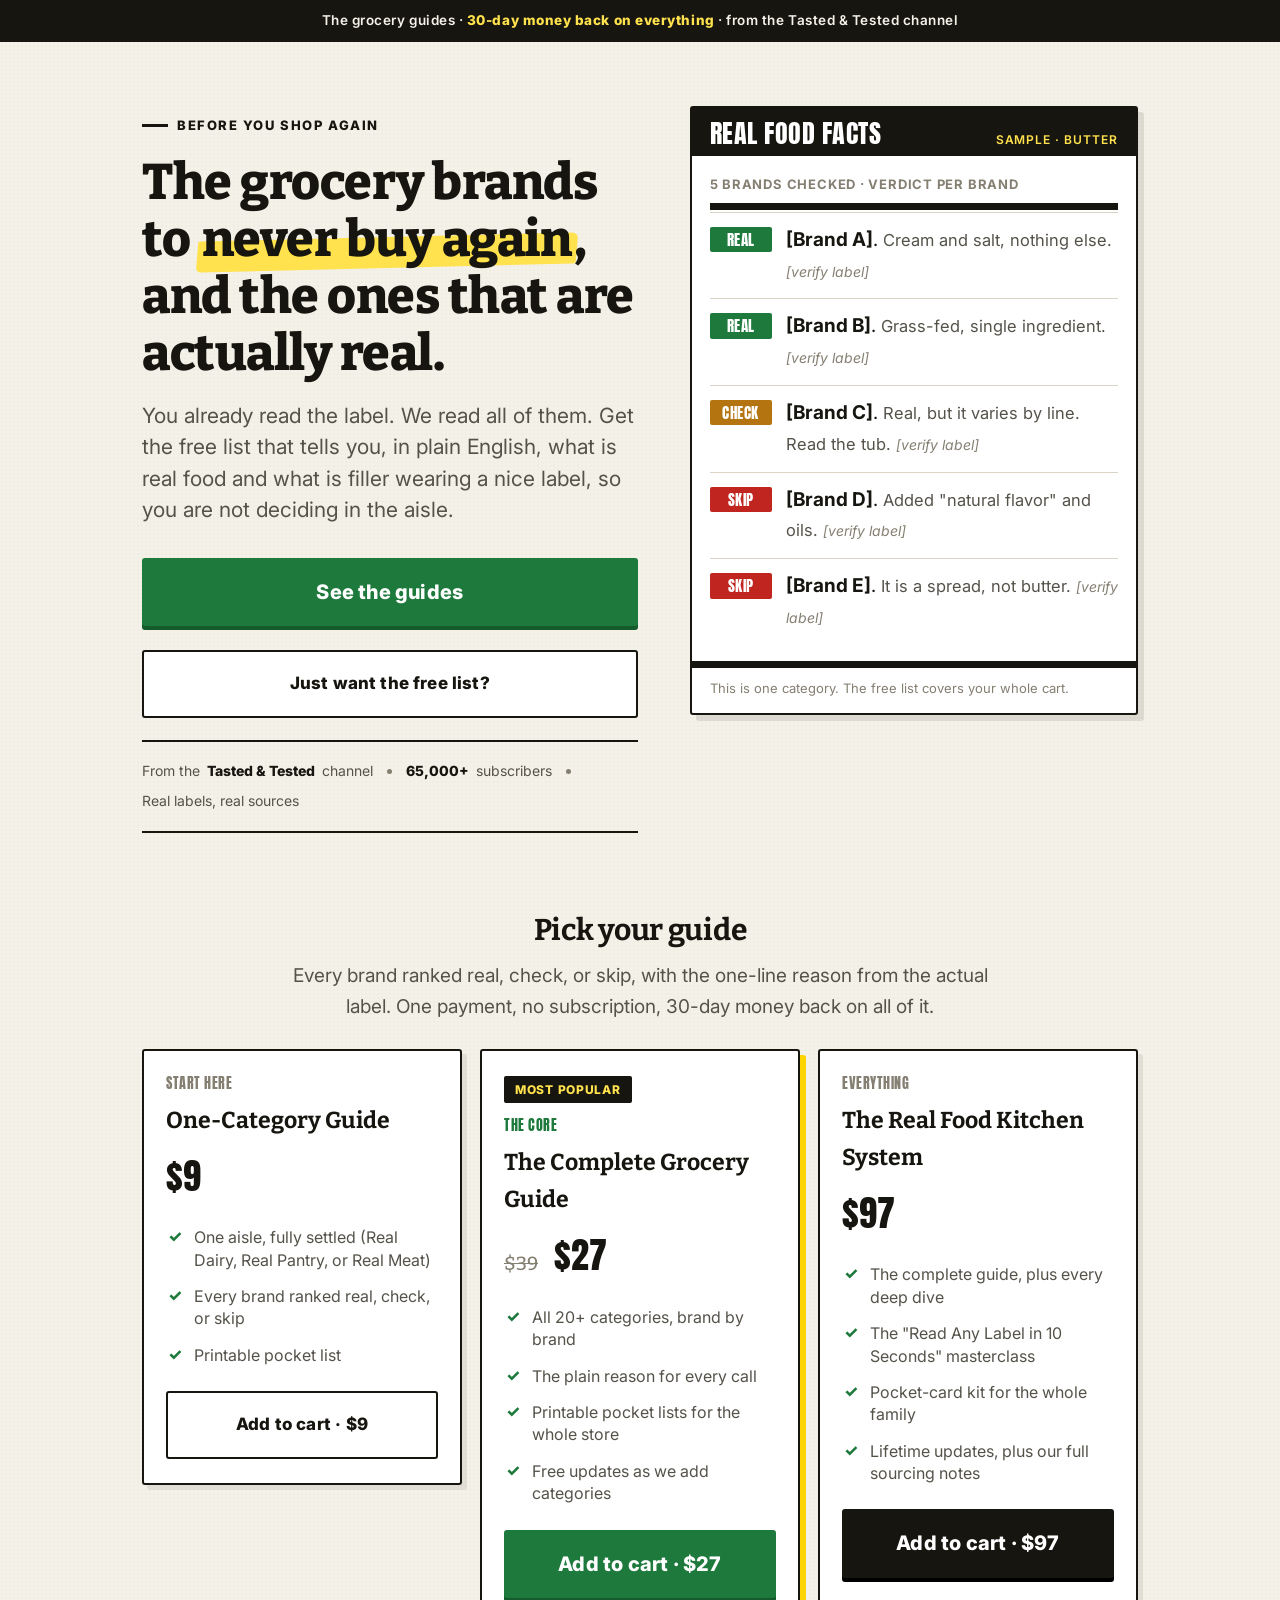
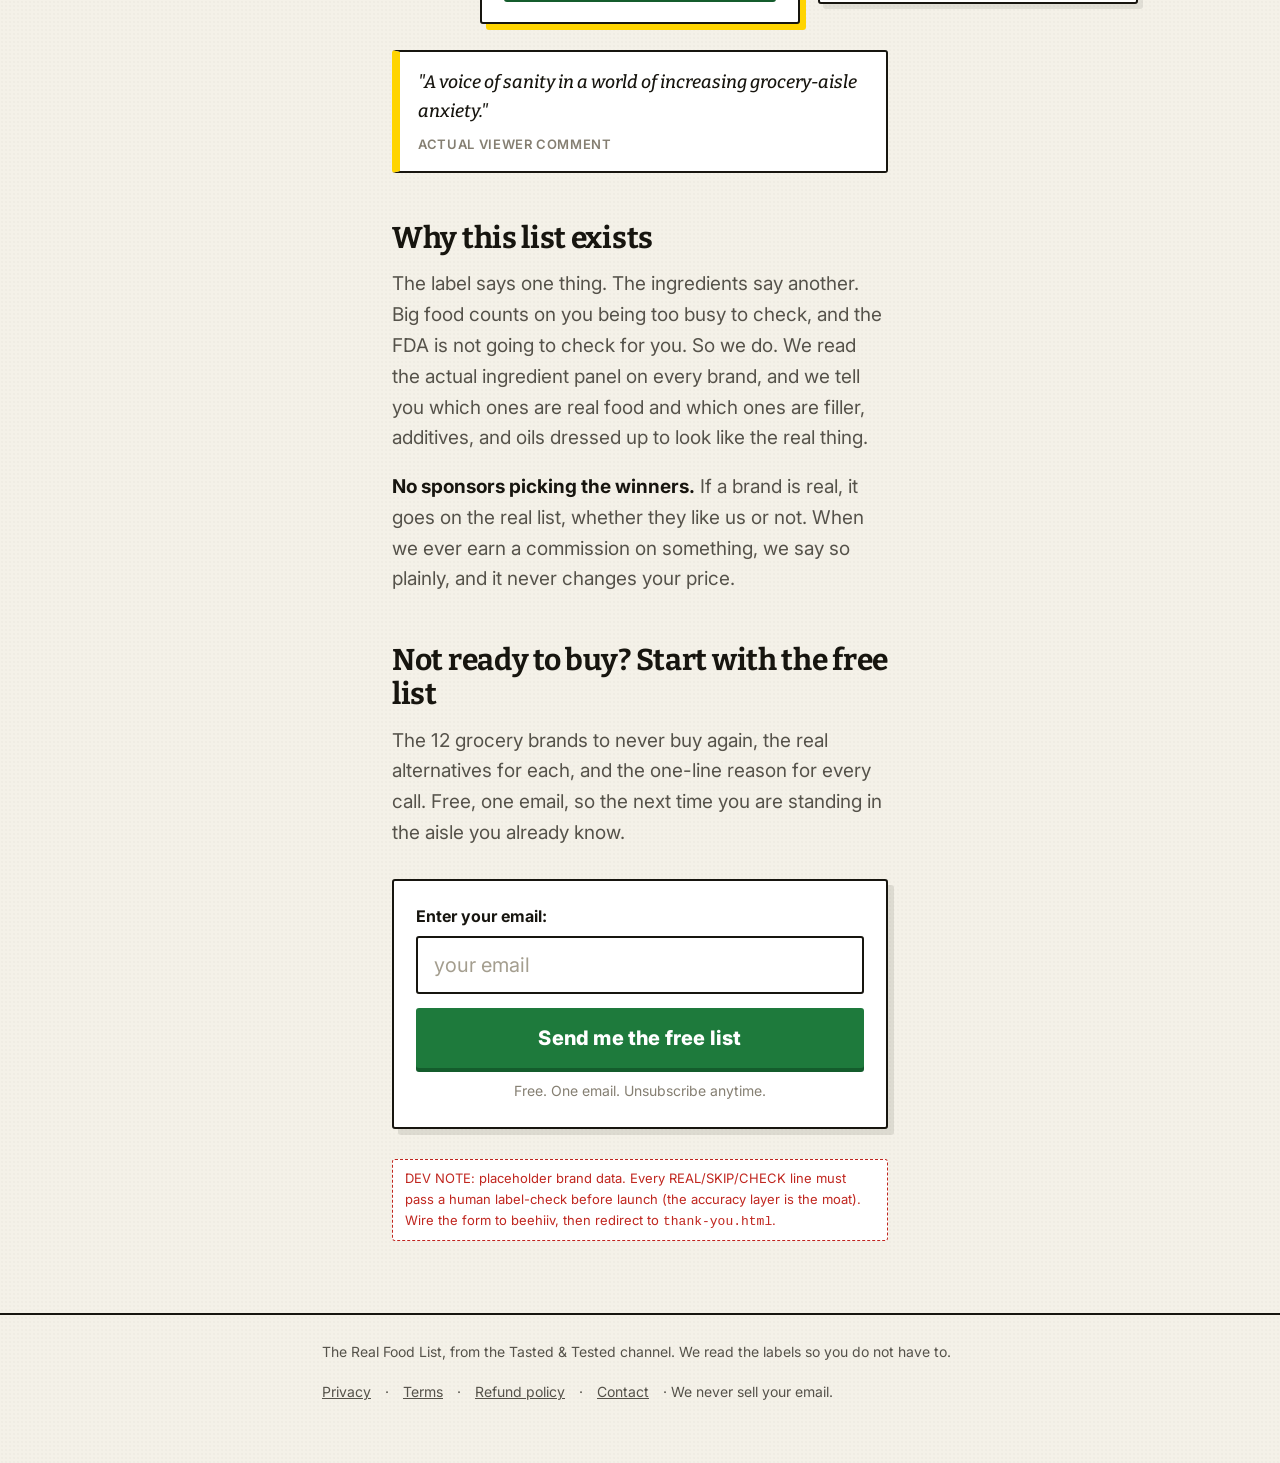
==== checkout.html @ c95c9f71 "product-first: 3-tier store on index + cart/checkout page" ====
<!doctype html>
<html lang="en">
<head>
<meta charset="utf-8">
<meta name="viewport" content="width=device-width, initial-scale=1">
<title>Checkout — The Real Food List</title>
<meta name="description" content="Secure checkout. 30-day money-back guarantee, instant download.">
<meta name="robots" content="noindex">
<link rel="icon" href="assets/favicon.svg" type="image/svg+xml">
<link rel="stylesheet" href="assets/styles.css">
<style>
  .cartline{display:flex;justify-content:space-between;gap:12px;padding:12px 0;border-bottom:1px solid #e5ded2}
  .cartline .nm{font-weight:700}
  .cartline .rm{color:#a03123;font-size:.85rem;text-decoration:underline;cursor:pointer;background:none;border:0;padding:0}
  .totalline{display:flex;justify-content:space-between;padding:14px 0;font-size:1.15rem;font-weight:800}
  .swaplink{font-size:.9rem}
</style>
</head>
<body>

<div class="topbar">Secure checkout · <b>instant download</b> · 30-day money back</div>

<main class="hero">
  <div class="wrap-wide split">
    <div class="pitch">
      <p class="eyebrow">Almost there</p>
      <h1>Your order</h1>
      <div id="cart"></div>
      <p class="swaplink" id="swap"></p>

      <div class="bump">
        <input type="checkbox" id="bump" name="bump">
        <label for="bump">Yes, add the printable Pocket Cards for $9 more<br>
          <span class="b-sub">Wallet-sized real and skip cards for dairy, pantry, and meat. Print once, shop forever.</span></label>
      </div>

      <div class="totalline"><span>Total today</span><span id="total">$0</span></div>

      <div class="guarantee">
        <span class="seal">100%<br>BACK</span>
        <span><strong>Read it. If it does not save you money and worry at the store, email us within 30 days for every cent back, and keep it anyway.</strong> The risk is on us.</span>
      </div>
    </div>

    <div class="buybox">
      <form class="optin" action="#" method="post" onsubmit="return false" aria-label="Checkout">
        <label for="email">Email (your guide goes here)</label>
        <input id="email" name="email" type="email" required autocomplete="email" placeholder="your email" inputmode="email">
        <label for="cc">Card</label>
        <input id="cc" name="cc" type="text" placeholder="Card number, secure checkout" autocomplete="cc-number">
        <button class="btn" type="submit" data-checkout>Complete my order</button>
        <button class="btn ghost" type="submit" data-checkout-paypal>or pay with PayPal</button>
        <p class="microcopy">Takes 60 seconds. Instant download plus a copy to your inbox.</p>
        <div class="badges">
          <span class="bdg"><span class="ic">✓</span> Secure checkout</span>
          <span class="bdg"><span class="ic">✓</span> Instant download</span>
          <span class="bdg"><span class="ic">✓</span> 30-day money back</span>
          <span class="bdg"><span class="ic">✓</span> No account needed</span>
        </div>
      </form>
      <div class="disclosure">One payment, nothing recurring. When we recommend a brand we earn nothing for the mention.</div>
    </div>
  </div>

  <div class="wrap narrow">
    <p class="dev-flag">DEV NOTE: payment is stubbed. Replace the card field with a Stripe Payment Element (plus Stripe Tax and PayPal); on success deliver signed download links, fire the receipt email, and add the buyer to beehiiv. Non-completers get the abandoned-cart sequence.</p>
  </div>
</main>

<footer>
  <div class="wrap">
    <p>The Real Food List, from the Tasted &amp; Tested channel. We read the labels so you do not have to.</p>
    <p class="footlinks"><a href="index.html">Home</a> · <a href="privacy.html">Privacy</a> · <a href="terms.html">Terms</a> · <a href="refund.html">Refund policy</a> · <a href="contact.html">Contact</a></p>
  </div>
</footer>

<script src="assets/funnel.js"></script>
</body>
</html>
---- assets/styles.css ----
/* The Real Food List — "The Panel" design system
   Subject world: the grocery ingredient label. Signature = a real
   nutrition-facts-style verdict panel + a hand-highlighter swipe on key words.
   Audience: US, 55+, skeptical. Floors: body >=18px, contrast >=4.5:1,
   tap targets >=48px. Warm, plain, trustworthy. No gradients, no slop. */

@import url('https://fonts.googleapis.com/css2?family=Anton&family=Bitter:ital,wght@0,500;0,600;0,700;0,800;1,500&family=Inter:wght@400;500;600;700;800&display=swap');

:root {
  --stock:    #F4F1E8;   /* label / packaging stock */
  --stock-2:  #EDE9DC;   /* recessed panel */
  --card:     #FFFFFF;
  --ink:      #17150F;   /* label black */
  --ink-2:    #55524A;
  --ink-3:    #857F72;
  --rule:     #17150F;   /* heavy label rule */
  --hair:     #DAD4C4;   /* soft divider */
  --real:     #1E7A3C;
  --real-dk:  #145C2C;
  --skip:     #C0261F;
  --check:    #B4740F;
  --mark:     #FFE24D;   /* highlighter — the signature accent */
  --mark-dp:  #FFD400;
  --focus:    #1C6FB0;
  --maxw:     680px;

  --anton: "Anton", "Arial Narrow", sans-serif;
  --serif: "Bitter", Georgia, "Times New Roman", serif;
  --sans:  "Inter", -apple-system, "Segoe UI", Roboto, Arial, sans-serif;
}

* { box-sizing: border-box; }
html { -webkit-text-size-adjust: 100%; }
body {
  margin: 0;
  background: var(--stock);
  color: var(--ink);
  font-family: var(--sans);
  font-size: 19px;
  line-height: 1.62;
  /* faint paper grain so the stock reads like packaging, not a flat swatch */
  background-image:
    radial-gradient(rgba(23,21,15,0.020) 1px, transparent 1.4px);
  background-size: 4px 4px;
}
img { max-width: 100%; display: block; }
::selection { background: var(--mark); color: var(--ink); }

.wrap { max-width: var(--maxw); margin: 0 auto; padding: 0 22px; }
.narrow { max-width: 540px; }
.wrap-wide { max-width: 1040px; margin: 0 auto; padding: 0 22px; }

h1, h2, h3 { font-family: var(--serif); line-height: 1.14; color: var(--ink);
  letter-spacing: -0.01em; margin: 0; }
h1 { font-size: 44px; font-weight: 800; margin: 0 0 18px; }
h2 { font-size: 30px; font-weight: 700; margin: 48px 0 14px; }
h3 { font-size: 22px; font-weight: 700; margin: 26px 0 10px; }
p  { margin: 0 0 18px; color: var(--ink-2); }
strong, b { color: var(--ink); font-weight: 700; }
@media (max-width: 560px){ h1{font-size:34px;} h2{font-size:25px;} body{font-size:18px;} }

/* highlighter swipe — the signature. Wrap key words in <mark>. */
mark, .hl {
  background: transparent;
  color: var(--ink);
  padding: 0 .06em;
  position: relative;
  white-space: nowrap;
}
mark::before, .hl::before {
  content: "";
  position: absolute;
  left: -0.04em; right: -0.04em; bottom: 0.02em;
  height: 0.62em; z-index: -1;
  background: var(--mark);
  transform: rotate(-1.4deg) skewX(-6deg);
  border-radius: 2px 6px 3px 5px;   /* irregular = drawn by hand */
}

/* ---- masthead label bar ---- */
.topbar {
  background: var(--ink); color: var(--stock);
  font-family: var(--sans); font-size: 13.5px; font-weight: 600;
  text-align: center; padding: 10px 16px; letter-spacing: .04em;
}
.topbar b { color: var(--mark); font-weight: 800; }
.countbar b { font-variant-numeric: tabular-nums; letter-spacing: .04em;
  background: var(--mark); color: var(--ink); padding: 2px 8px; border-radius: 3px;
  font-size: 14px; }
.countbar.ended { background: var(--ink-2); }
.countbar.ended b { background: none; color: var(--stock); padding: 0; }
.countline { font-family: var(--sans); font-size: 15px; color: var(--ink-2);
  margin: 12px 0 4px; padding: 10px 14px; background: #fff8dd;
  border: 1px solid var(--mark-dp); border-radius: 3px; }
.countline b { font-variant-numeric: tabular-nums; color: var(--ink); }

/* ---- hero ---- */
.hero { padding: 44px 0 6px; }
/* two-column desktop fold; single column on mobile */
.hero-grid { display: block; }
.hero-copy .optin { margin-top: 26px; }
.hero-panel .verdict { margin: 26px 0 0; }
@media (min-width: 900px){
  .hero-grid {
    display: grid;
    grid-template-columns: minmax(0,1.05fr) minmax(0,0.95fr);
    gap: 52px; align-items: start;
    padding-top: 20px; padding-bottom: 10px;
  }
  .hero-panel { position: sticky; top: 28px; }
  .hero-panel .verdict { margin: 0; }
  .hero-copy h1 { font-size: 50px; }
}
.eyebrow {
  display:inline-flex; align-items:center; gap: 9px;
  font-family: var(--sans); font-size: 13px; font-weight: 800;
  text-transform: uppercase; letter-spacing: .12em; color: var(--ink);
  margin: 0 0 18px;
}
.eyebrow::before { content:""; width: 26px; height: 3px; background: var(--ink); display:block; }
.lede { font-size: 21px; line-height: 1.5; color: var(--ink-2); max-width: 34em; }

/* ---- THE VERDICT PANEL: built like a nutrition-facts label ---- */
.verdict {
  background: var(--card);
  border: 2.5px solid var(--rule);
  border-radius: 3px;
  padding: 0; margin: 30px 0;
  box-shadow: 6px 6px 0 rgba(23,21,15,0.10);
}
.verdict .masthead {
  background: var(--ink); color: #fff;
  font-family: var(--anton); font-size: 26px; letter-spacing: .02em;
  text-transform: uppercase; padding: 12px 18px 10px; line-height: 1;
  display:flex; align-items:baseline; justify-content:space-between; gap: 12px;
}
.verdict .masthead .sub { font-family: var(--sans); font-size: 12px; font-weight:600;
  letter-spacing: .08em; color: var(--mark); white-space:nowrap; }
.verdict .panel-body { padding: 6px 18px 16px; }
.verdict .serving {
  font-family: var(--sans); font-size: 13px; font-weight: 700; text-transform: uppercase;
  letter-spacing: .06em; color: var(--ink-3);
  border-bottom: 7px solid var(--ink); padding: 12px 0 8px; margin-bottom: 2px;
}
.vrow { display: flex; gap: 14px; align-items: baseline; padding: 12px 0;
  border-top: 1.5px solid var(--hair); }
.vrow:first-of-type { border-top: 0; }
.tag { flex: none; font-family: var(--anton); font-size: 15px; letter-spacing: .03em;
  width: 62px; padding: 3px 0; text-align: center; color:#fff; border-radius: 2px; line-height: 1.3; }
.tag.real { background: var(--real); }
.tag.skip { background: var(--skip); }
.tag.care { background: var(--check); }
.vrow .name { color: var(--ink); font-weight: 700; }
.vrow .why  { color: var(--ink-2); font-size: 16.5px; }
.needverify { color: var(--ink-3); font-style: italic; font-size: 14px; }
.verdict .foot { border-top: 7px solid var(--ink); font-family: var(--sans);
  font-size: 13px; color: var(--ink-3); padding: 10px 18px 14px; }

/* ---- opt-in / CTA ---- */
.optin {
  background: var(--card); border: 2.5px solid var(--ink);
  border-radius: 3px; padding: 24px 22px; margin: 30px 0;
  box-shadow: 6px 6px 0 rgba(23,21,15,0.10);
}
label { display: block; font-family: var(--sans); font-weight: 700;
  font-size: 16px; margin: 0 0 9px; color: var(--ink); line-height: 1.4; }
input[type=email], input[type=text] {
  width: 100%; font-size: 20px; padding: 15px 16px;
  border: 2px solid var(--ink); border-radius: 3px; background: #fff;
  color: var(--ink); font-family: var(--sans);
}
input::placeholder { color: #a49e8f; }
input:focus { outline: 3px solid var(--focus); outline-offset: 1px; }

.btn {
  display: block; width: 100%; text-align: center; cursor: pointer;
  background: var(--real); color: #fff; border: 0; border-radius: 3px;
  font-family: var(--sans); font-weight: 800; font-size: 20px;
  padding: 18px 20px; margin: 14px 0 0; min-height: 58px;
  text-decoration: none; letter-spacing: .01em;
  box-shadow: 0 4px 0 var(--real-dk); transition: transform .04s;
}
.btn:hover { background: var(--real-dk); }
.btn:active { transform: translateY(3px); box-shadow: 0 1px 0 var(--real-dk); }
.btn.dark { background: var(--ink); box-shadow: 0 4px 0 #000; }
.btn.dark:hover { background: #000; }
.btn.ghost { background: #fff; color: var(--ink); border: 2px solid var(--ink);
  box-shadow: none; font-size: 17px; }
.subnote { font-family: var(--sans); font-size: 14px; color: var(--ink-3);
  text-align: center; margin: 12px 0 0; }

/* ---- trust strip ---- */
.trust { display: flex; flex-wrap: wrap; gap: 8px 14px; align-items: center;
  font-family: var(--sans); font-size: 14px; color: var(--ink-2);
  padding: 18px 0; border-top: 2px solid var(--ink); border-bottom: 2px solid var(--ink);
  margin: 22px 0; }
.trust .chip { display:inline-flex; align-items:center; gap:7px; }
.trust b { color: var(--ink); font-weight: 800; }
.trust .dot { width:5px; height:5px; border-radius:50%; background:var(--ink-3); }
.proof { background:#fff; border:2px solid var(--ink); border-left: 8px solid var(--mark-dp);
  border-radius: 3px; padding: 16px 18px; margin: 20px 0; font-size: 18px;
  font-family: var(--serif); font-style: italic; font-weight: 500; color: var(--ink); }
.proof .who { font-family: var(--sans); font-style: normal; font-size: 13px; font-weight:600;
  text-transform: uppercase; letter-spacing:.05em; color:var(--ink-3); margin-top:8px; }

/* ---- split desktop layout (pitch left, buy-box / side right) ---- */
.split { display: block; }
.split .buybox .optin { margin-top: 0; }
@media (min-width: 900px){
  .split {
    display: grid;
    grid-template-columns: minmax(0,1.1fr) minmax(0,0.9fr);
    gap: 50px; align-items: start; padding-top: 26px;
  }
  .split.split-top { align-items: center; }
  .split .buybox { position: sticky; top: 24px; }
  .split .pitch h1 { font-size: 46px; }
}

/* ---- social proof: stars + count ---- */
.rating { display:flex; align-items:center; gap:10px; flex-wrap:wrap; margin: 4px 0 16px;
  font-family: var(--sans); font-size: 15px; color: var(--ink-2); }
.stars { color: #E8A31C; font-size: 18px; letter-spacing: 1px; }
.rating b { color: var(--ink); }

/* ---- value stack ---- */
.stack { background:#fff; border:2px solid var(--ink); border-radius:3px; padding: 18px 20px; margin: 0 0 4px; }
.stack .srow { display:flex; justify-content:space-between; gap:14px; padding:8px 0;
  border-bottom:1px solid var(--hair); font-family:var(--sans); font-size:16px; color:var(--ink-2); }
.stack .srow:last-of-type { border-bottom:0; }
.stack .srow .v { font-weight:700; color:var(--ink); white-space:nowrap; font-variant-numeric:tabular-nums; }
.stack .srow .v s { color:var(--ink-3); font-weight:400; }
.stack .total { display:flex; justify-content:space-between; align-items:baseline; gap:14px;
  border-top:3px solid var(--ink); margin-top:6px; padding-top:12px; font-family:var(--sans); }
.stack .total .lbl { font-weight:800; color:var(--ink); font-size:16px; }
.stack .total .amt { font-family:var(--anton); font-size:22px; color:var(--ink-3); text-decoration:line-through; }
.stack .youpay { display:flex; justify-content:space-between; align-items:baseline; gap:14px; margin-top:8px; }
.stack .youpay .lbl { font-family:var(--sans); font-weight:800; font-size:16px; color:var(--real); }
.stack .youpay .amt { font-family:var(--anton); font-size:30px; color:var(--ink); }

/* ---- trust badges ---- */
.badges { display:grid; grid-template-columns:repeat(2,1fr); gap:8px 14px; margin:14px 0 2px; }
.badges .bdg { display:flex; align-items:center; gap:8px; font-family:var(--sans);
  font-size:13.5px; color:var(--ink-2); font-weight:600; }
.badges .bdg .ic { flex:none; width:20px; height:20px; border-radius:50%; background:var(--real);
  color:#fff; font-size:12px; display:flex; align-items:center; justify-content:center; }
.microcopy { text-align:center; font-family:var(--sans); font-size:13px; color:var(--ink-3); margin:8px 0 0; }

/* ---- testimonials ---- */
.testis { display:grid; gap:14px; margin:22px 0; }
@media (min-width:720px){ .testis { grid-template-columns:1fr 1fr; } }
.testi { background:#fff; border:1px solid var(--hair); border-left:4px solid var(--real);
  border-radius:3px; padding:14px 16px; font-family:var(--serif); font-style:italic; font-size:16px; color:var(--ink); }
.testi .name { font-family:var(--sans); font-style:normal; font-weight:700; font-size:13px;
  color:var(--ink-3); margin-top:8px; }
.testi .st { color:#E8A31C; font-style:normal; font-size:13px; }

/* ---- FAQ / objection killers ---- */
.faqs { margin: 8px 0 0; }
.faq { border-top:1px solid var(--hair); padding:14px 0; }
.faq:last-child { border-bottom:1px solid var(--hair); }
.faq .q { font-family:var(--sans); font-weight:800; font-size:16px; color:var(--ink); margin:0 0 4px; }
.faq .a { font-family:var(--sans); font-size:15px; color:var(--ink-2); margin:0; }

/* ---- checkout / product ---- */
.price { font-family: var(--anton); font-size: 46px; color: var(--ink); }
.price s { color:var(--ink-3); font-family: var(--serif); font-size: 24px; font-weight: 500; margin-right: 10px; }
.bump { background: var(--stock-2); border: 2px dashed var(--ink); border-radius: 3px;
  padding: 16px 18px; margin: 18px 0; display:flex; gap:12px; align-items:flex-start; }
.bump input { width: 24px; height: 24px; margin-top: 3px; flex:none; accent-color: var(--real); }
.bump label { font-weight: 700; margin:0; }
.bump .b-sub { font-weight: 400; color: var(--ink-2); font-size: 16px; }
.guarantee { display:flex; gap:14px; align-items:center; background:#fff;
  border:2px solid var(--ink); border-radius:3px; padding:16px 18px; margin:22px 0;
  font-size: 16px; color: var(--ink-2); }
.guarantee .seal { flex:none; width:56px; height:56px; border-radius:50%;
  background: var(--real); color:#fff; font-family:var(--anton); font-size:12px;
  display:flex; align-items:center; justify-content:center; text-align:center; line-height:1.05;}
.step { font-family: var(--sans); font-size: 13px; letter-spacing:.08em;
  text-transform: uppercase; color: var(--ink-3); font-weight:800; margin: 0 0 8px; }

/* ---- 3-tier value ladder (styled as three label cards) ---- */
.ladder { display: grid; grid-template-columns: 1fr; gap: 18px; margin: 26px 0; }
.tier { background:#fff; border:2.5px solid var(--ink); border-radius:3px; padding:22px 22px 24px;
  box-shadow: 5px 5px 0 rgba(23,21,15,0.08); position: relative; }
.tier.best { box-shadow: 6px 6px 0 var(--mark-dp); }
.tier .rank { font-family:var(--anton); font-size:14px; letter-spacing:.04em;
  text-transform:uppercase; color:var(--ink-3); margin:0 0 6px; }
.tier.best .rank { color: var(--real); }
.tier .tname { font-family:var(--serif); font-weight:700; font-size:23px; color:var(--ink); margin:0 0 4px; }
.tier .tprice { font-family:var(--anton); font-size:36px; color:var(--ink); margin:8px 0 14px; }
.tier .tprice s { font-family:var(--serif); font-size:19px; color:var(--ink-3); font-weight:500; margin-right:8px; }
.tier ul { list-style:none; padding:0; margin:0 0 18px; }
.tier li { font-family:var(--sans); font-size:16px; color:var(--ink-2); padding:7px 0 7px 28px;
  position:relative; line-height:1.4; }
.tier li:before { content:"✓"; color:var(--real); font-weight:800; position:absolute; left:2px; top:6px; }
.tier .badge { display:inline-block; background:var(--ink); color:var(--mark); font-family:var(--sans);
  font-size:12px; font-weight:800; letter-spacing:.06em; text-transform:uppercase;
  padding:4px 11px; border-radius:2px; margin-bottom:12px; }
@media (min-width: 720px){ .ladder { grid-template-columns: repeat(3,1fr); align-items:start; } }

footer { border-top: 2px solid var(--ink); margin-top: 56px; padding: 26px 0 60px;
  font-family: var(--sans); font-size: 14px; color: var(--ink-3); }
footer a { color: var(--ink-2); }
.disclosure { font-size: 14px; color:var(--ink-2); font-family:var(--sans);
  background:var(--stock-2); border-radius:3px; padding:12px 16px; margin: 16px 0; }
.dev-flag { font-family:var(--sans); font-size:13px; color:var(--skip); background:#fff;
  border:1px dashed var(--skip); border-radius:3px; padding:8px 12px; margin:10px 0; }

/* ---- one-click upsell banner ---- */
.oneclick { background:#fff8dd; border:2px solid var(--mark-dp); border-radius:3px;
  padding:14px 18px; margin:22px 0 6px; font-family:var(--sans); font-size:16px;
  color:var(--ink); line-height:1.5; }
.oneclick b { color:var(--ink); }

/* ---- success / delivery ---- */
.deliver { list-style:none; padding:0; margin:22px 0; }
.deliver li { display:flex; gap:12px; align-items:flex-start; padding:12px 0;
  border-top:1px solid var(--hair); font-family:var(--sans); font-size:17px; color:var(--ink-2); }
.deliver li:first-child { border-top:0; }
.deliver .ok { flex:none; width:24px; height:24px; border-radius:50%; background:var(--real);
  color:#fff; font-size:14px; font-weight:800; display:flex; align-items:center; justify-content:center; margin-top:1px; }
.deliver strong { color:var(--ink); }
.dlgrid { display:grid; gap:14px; margin:24px 0; }
@media (min-width:640px){ .dlgrid { grid-template-columns:1fr 1fr; } }
.dlcard { background:#fff; border:2px solid var(--ink); border-radius:3px; padding:18px 20px;
  box-shadow:5px 5px 0 rgba(23,21,15,0.08); }
.dlcard .dlt { font-family:var(--serif); font-weight:700; font-size:19px; color:var(--ink); margin:0 0 6px; }
.dlcard .dld { font-family:var(--sans); font-size:15px; color:var(--ink-2); margin:0 0 12px; }

@media (prefers-reduced-motion: reduce){ * { transition: none !important; } }

/* ---- legal / doc pages (privacy, terms, refund, contact) ---- */
.doc { max-width: 720px; }
.doc .kicker { font-family:var(--sans); font-size:13px; font-weight:700; letter-spacing:.12em;
  text-transform:uppercase; color:var(--ink-3); margin:34px 0 6px; }
.doc h1 { font-size:38px; margin:2px 0 8px; }
.doc .updated { font-family:var(--sans); font-size:14px; color:var(--ink-3); margin:0 0 30px;
  padding-bottom:20px; border-bottom:2px solid var(--ink); }
.doc h2 { font-size:23px; margin:36px 0 10px; }
.doc p, .doc li { font-size:17px; color:var(--ink-2); line-height:1.66; }
.doc ul { padding-left:20px; margin:12px 0 18px; }
.doc li { margin:0 0 8px; }
.doc a { color:var(--focus); }
.doc .plain { background:var(--stock-2); border-left:4px solid var(--real); border-radius:0 4px 4px 0;
  padding:14px 18px; margin:16px 0; font-family:var(--sans); font-size:16px; color:var(--ink); }
.doc .plain b { color:var(--ink); }
.backlink { display:inline-flex; align-items:center; gap:6px; font-family:var(--sans);
  font-size:15px; font-weight:600; color:var(--ink-2); text-decoration:none; margin:30px 0 0; }
.backlink:hover { color:var(--ink); }
.footlinks { display:flex; flex-wrap:wrap; gap:6px 14px; margin:4px 0 0; }
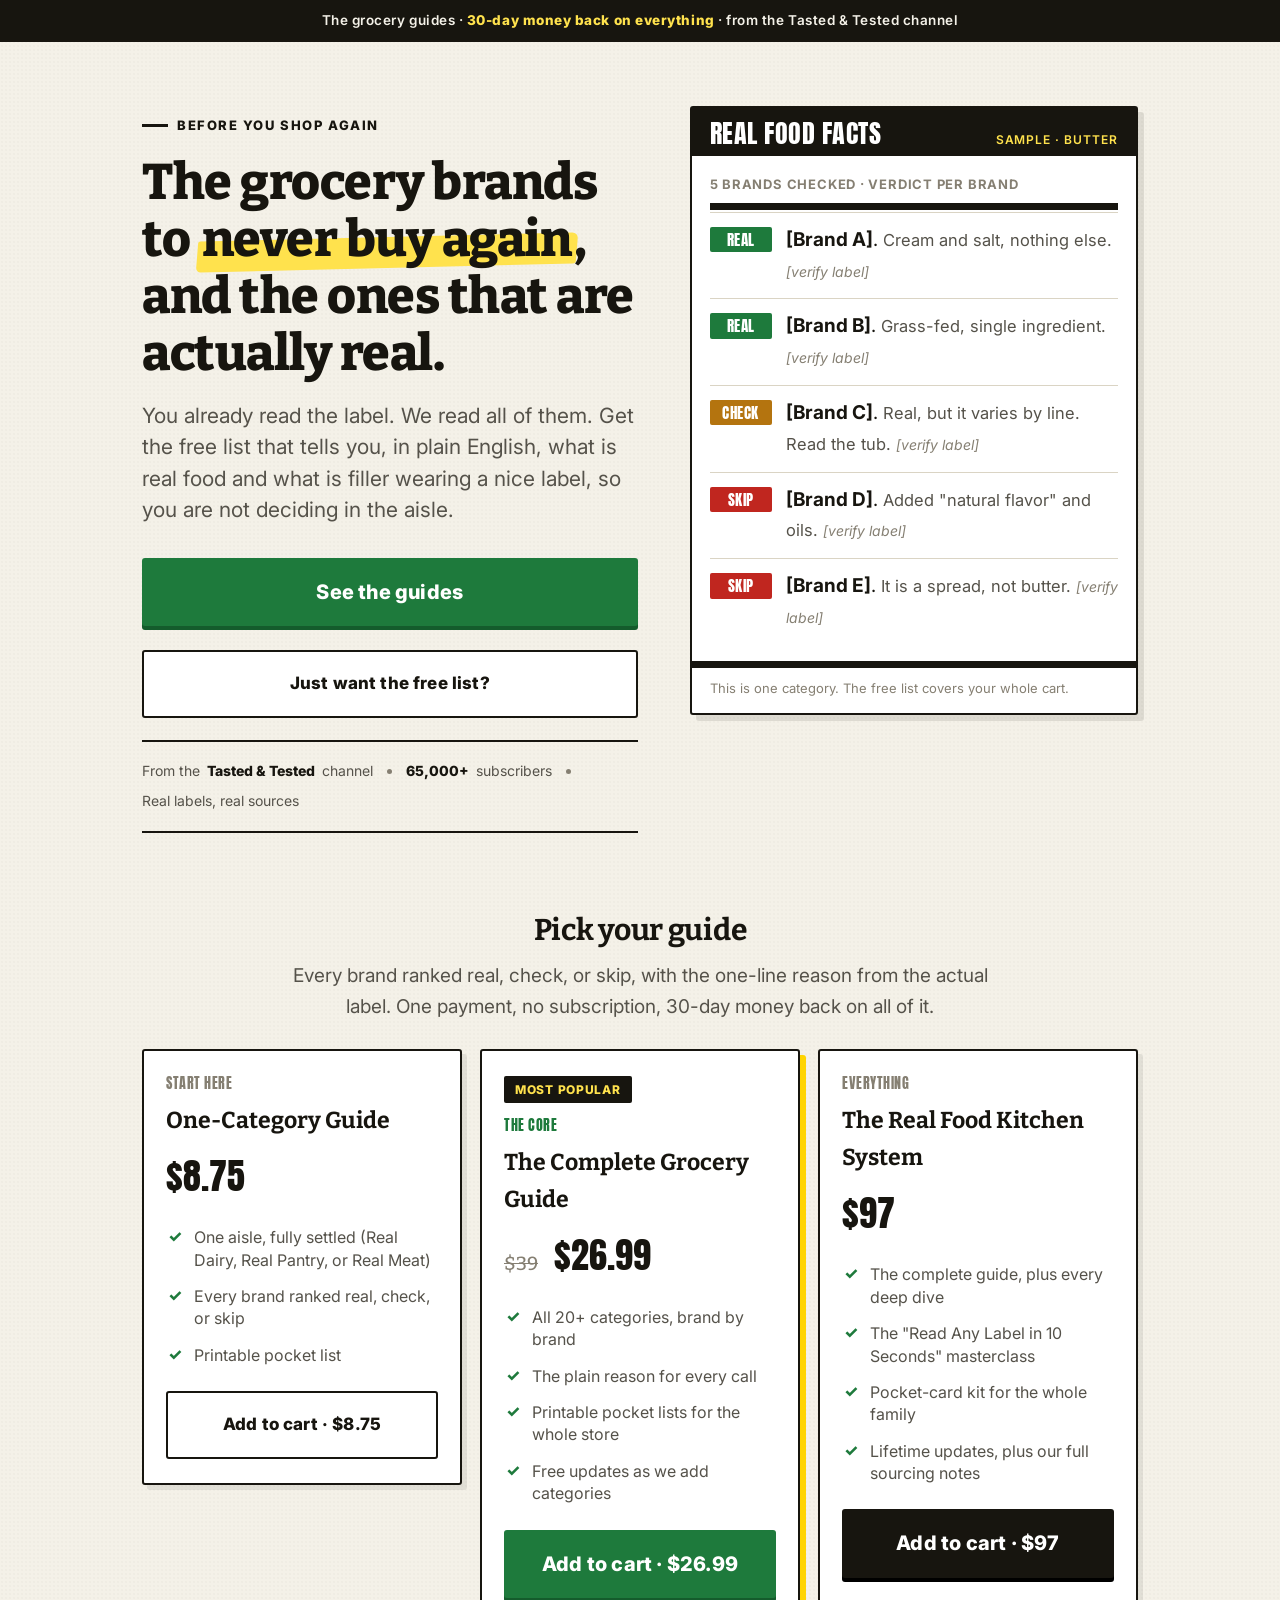
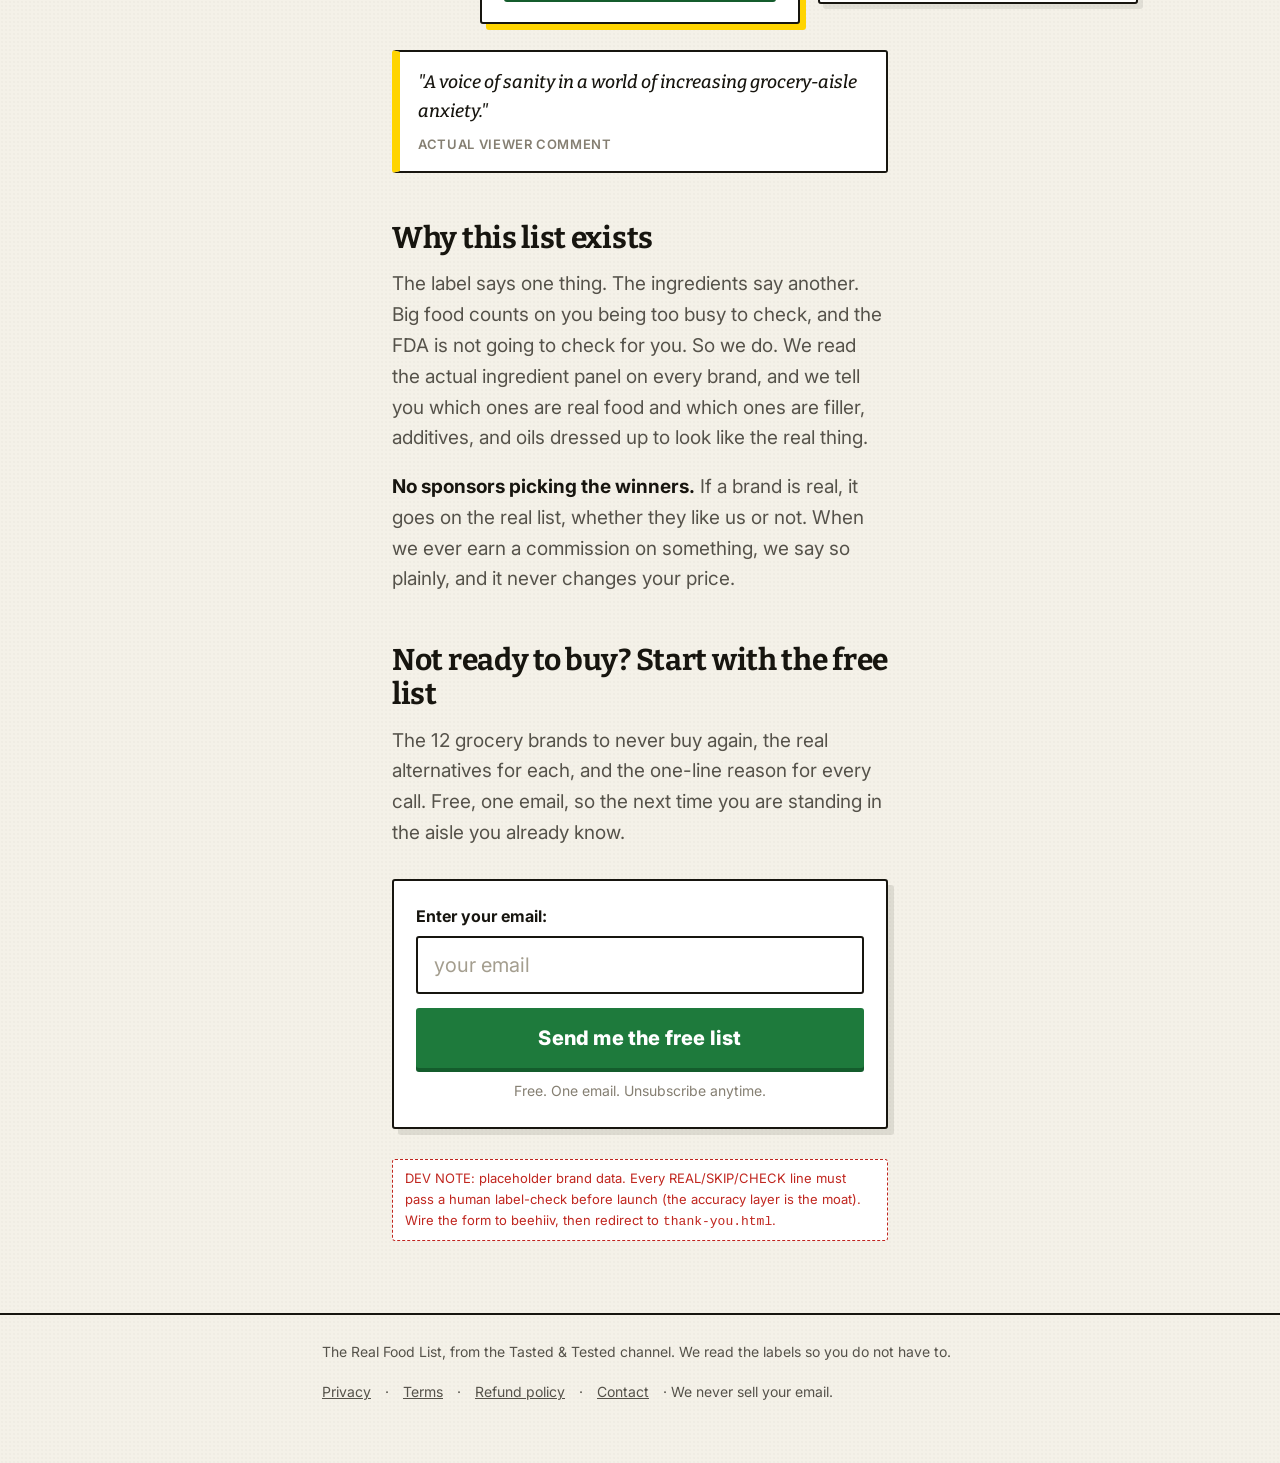
==== commit 577bb7b3: "wire live Stripe payment links (8.75/26.99/97), prices synced, dead card fields removed" ====
--- a/checkout.html
+++ b/checkout.html
@@ -28,12 +28,6 @@
       <div id="cart"></div>
       <p class="swaplink" id="swap"></p>
 
-      <div class="bump">
-        <input type="checkbox" id="bump" name="bump">
-        <label for="bump">Yes, add the printable Pocket Cards for $9 more<br>
-          <span class="b-sub">Wallet-sized real and skip cards for dairy, pantry, and meat. Print once, shop forever.</span></label>
-      </div>
-
       <div class="totalline"><span>Total today</span><span id="total">$0</span></div>
 
       <div class="guarantee">
@@ -45,12 +39,9 @@
     <div class="buybox">
       <form class="optin" action="#" method="post" onsubmit="return false" aria-label="Checkout">
         <label for="email">Email (your guide goes here)</label>
-        <input id="email" name="email" type="email" required autocomplete="email" placeholder="your email" inputmode="email">
-        <label for="cc">Card</label>
-        <input id="cc" name="cc" type="text" placeholder="Card number, secure checkout" autocomplete="cc-number">
-        <button class="btn" type="submit" data-checkout>Complete my order</button>
-        <button class="btn ghost" type="submit" data-checkout-paypal>or pay with PayPal</button>
-        <p class="microcopy">Takes 60 seconds. Instant download plus a copy to your inbox.</p>
+        <input id="email" name="email" type="email" autocomplete="email" placeholder="your email" inputmode="email">
+        <button class="btn" type="submit" data-checkout>Continue to secure payment</button>
+        <p class="microcopy">Payment is handled by Stripe on the next page. Takes 60 seconds.</p>
         <div class="badges">
           <span class="bdg"><span class="ic">✓</span> Secure checkout</span>
           <span class="bdg"><span class="ic">✓</span> Instant download</span>
@@ -63,7 +54,7 @@
   </div>
 
   <div class="wrap narrow">
-    <p class="dev-flag">DEV NOTE: payment is stubbed. Replace the card field with a Stripe Payment Element (plus Stripe Tax and PayPal); on success deliver signed download links, fire the receipt email, and add the buyer to beehiiv. Non-completers get the abandoned-cart sequence.</p>
+    <p class="dev-flag">DEV NOTE: payment runs on live Stripe Payment Links. Set each link's after-payment redirect (Stripe dashboard) to success.html so buyers land back on delivery. Delivery + beehiiv add still manual until the API key exists.</p>
   </div>
 </main>
 
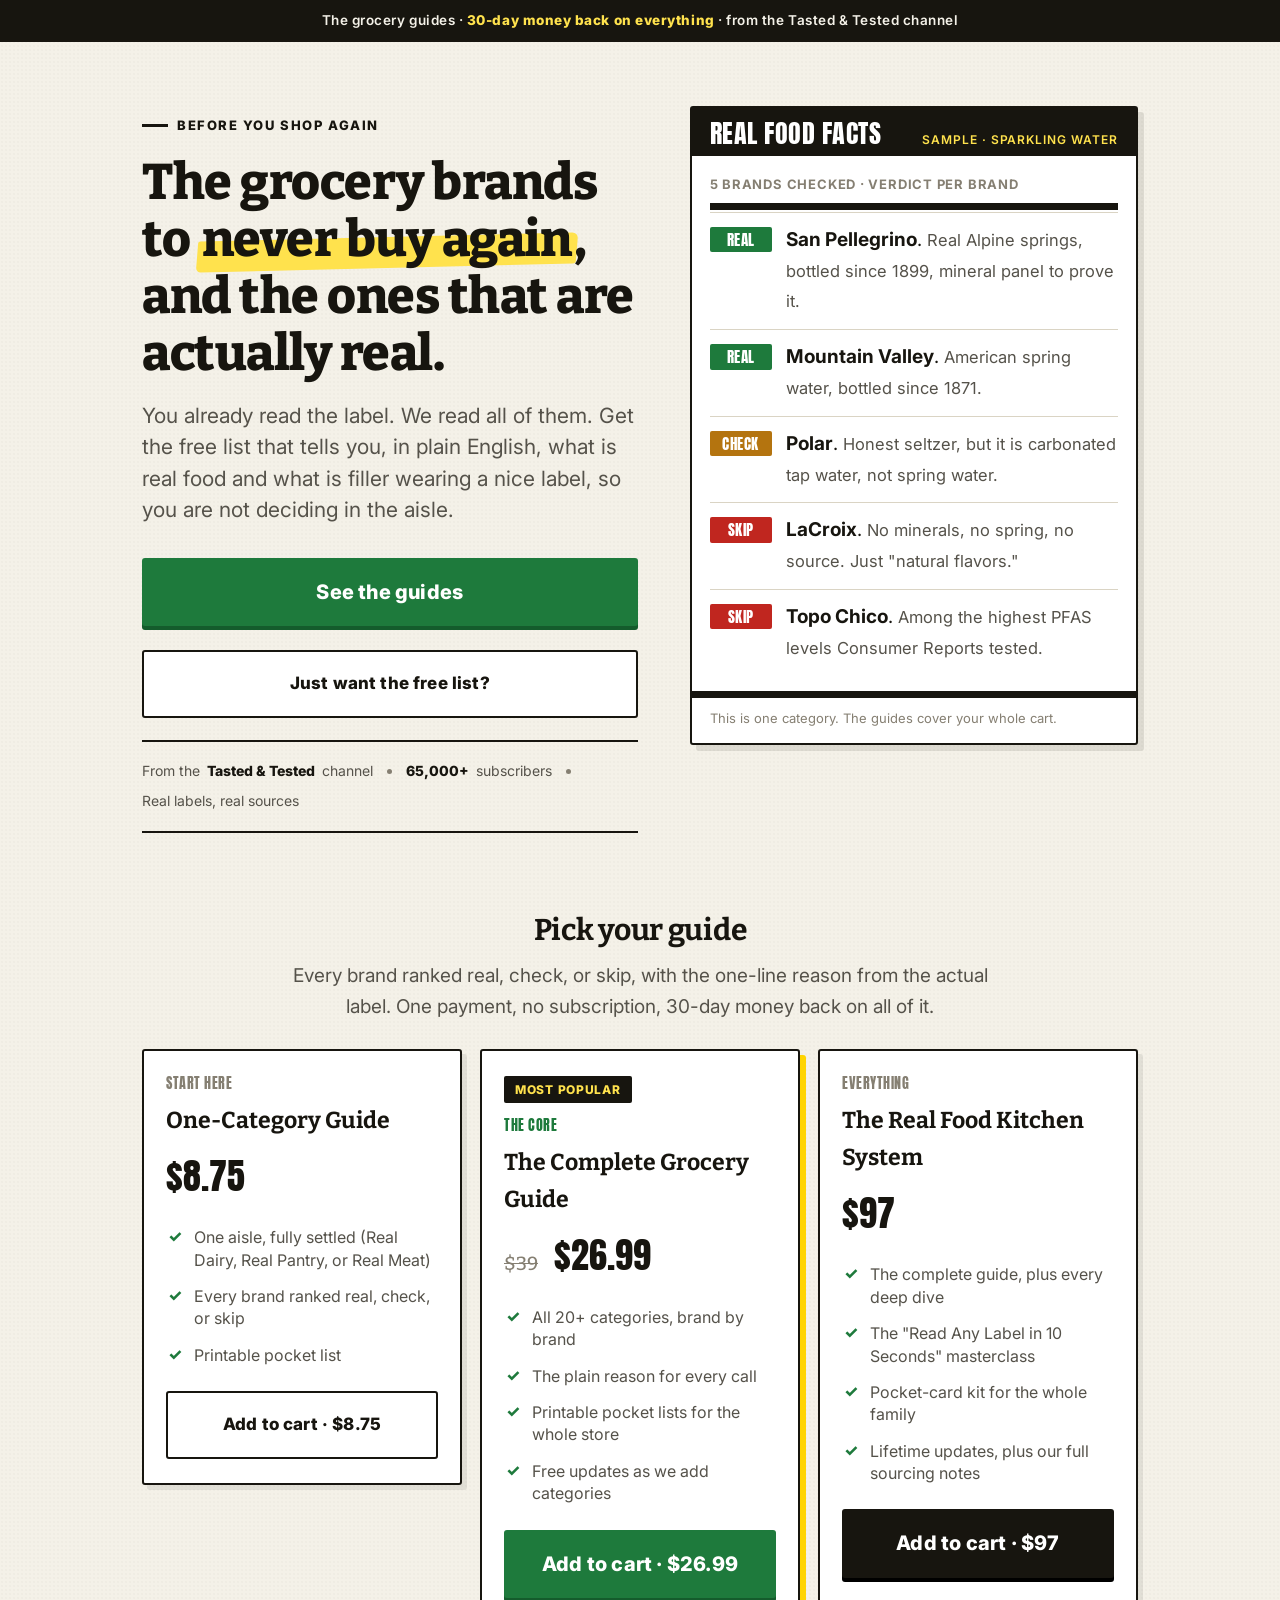
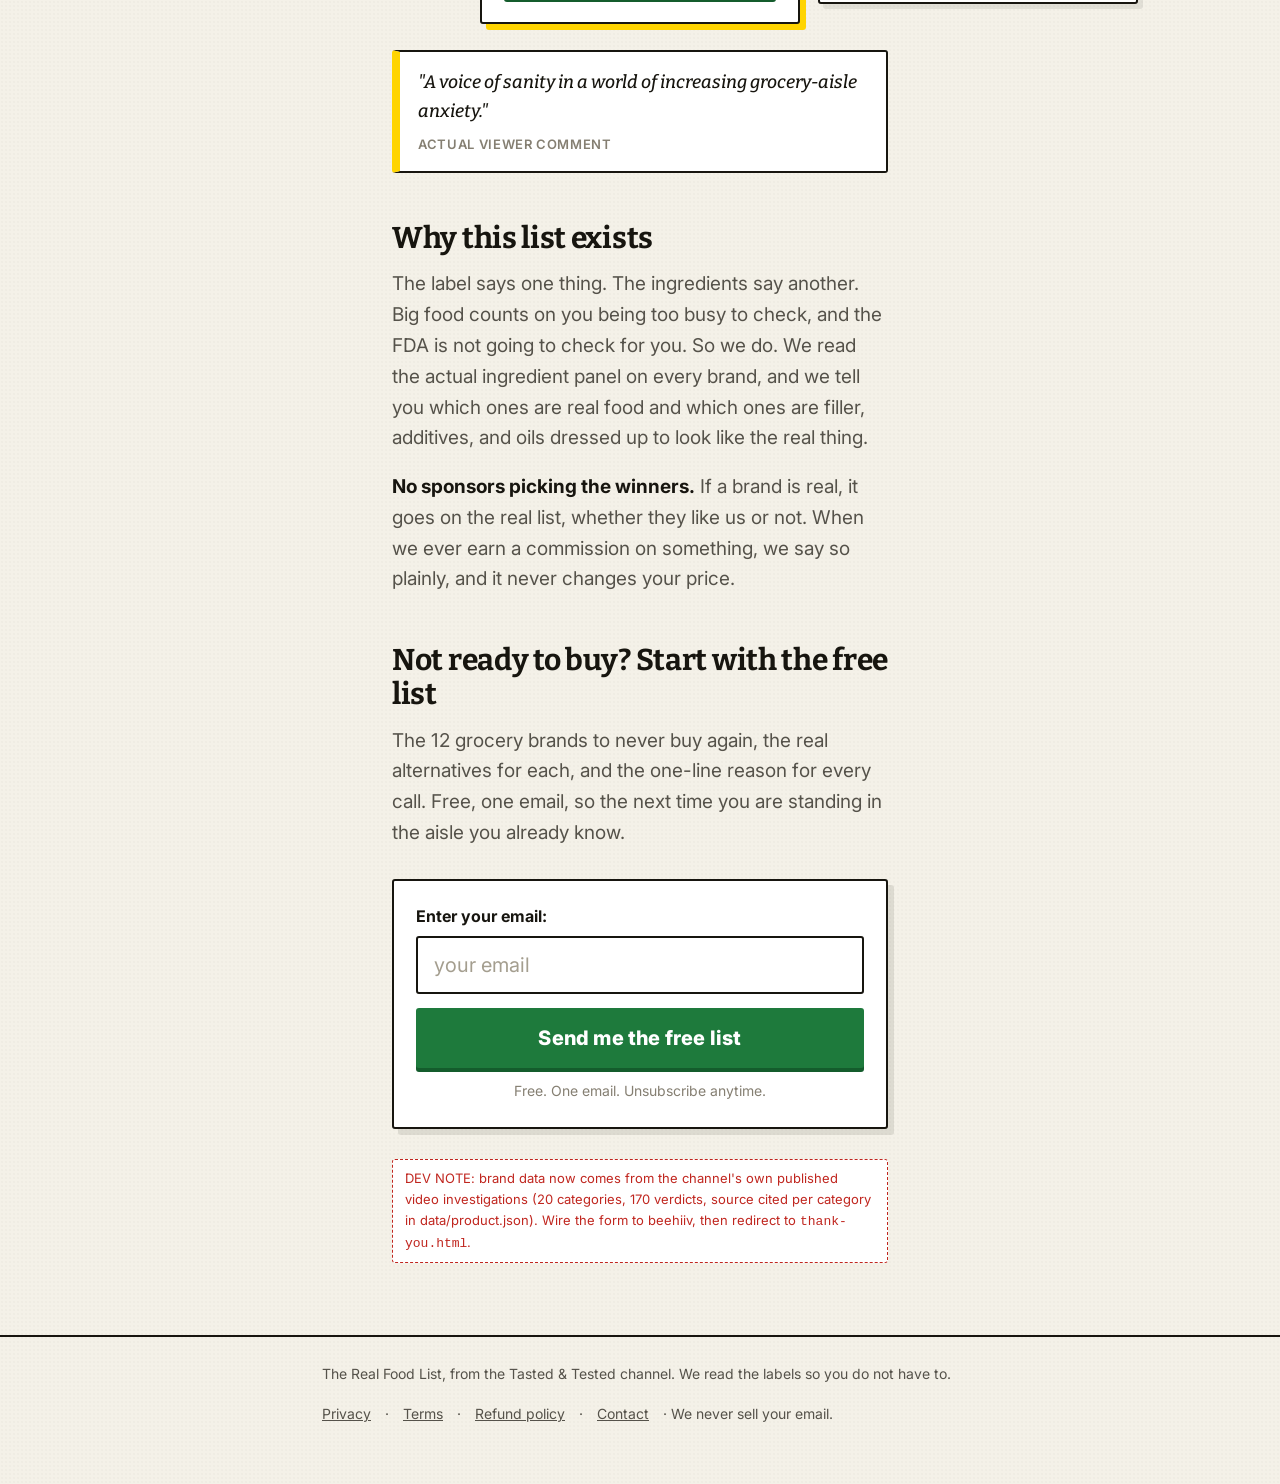
==== commit 440072fe: "real content: 12-brand free list, real hero sample, real viewer quotes, no placeholders, no em dashe" ====
--- a/checkout.html
+++ b/checkout.html
@@ -3,7 +3,7 @@
 <head>
 <meta charset="utf-8">
 <meta name="viewport" content="width=device-width, initial-scale=1">
-<title>Checkout — The Real Food List</title>
+<title>Checkout: The Real Food List</title>
 <meta name="description" content="Secure checkout. 30-day money-back guarantee, instant download.">
 <meta name="robots" content="noindex">
 <link rel="icon" href="assets/favicon.svg" type="image/svg+xml">
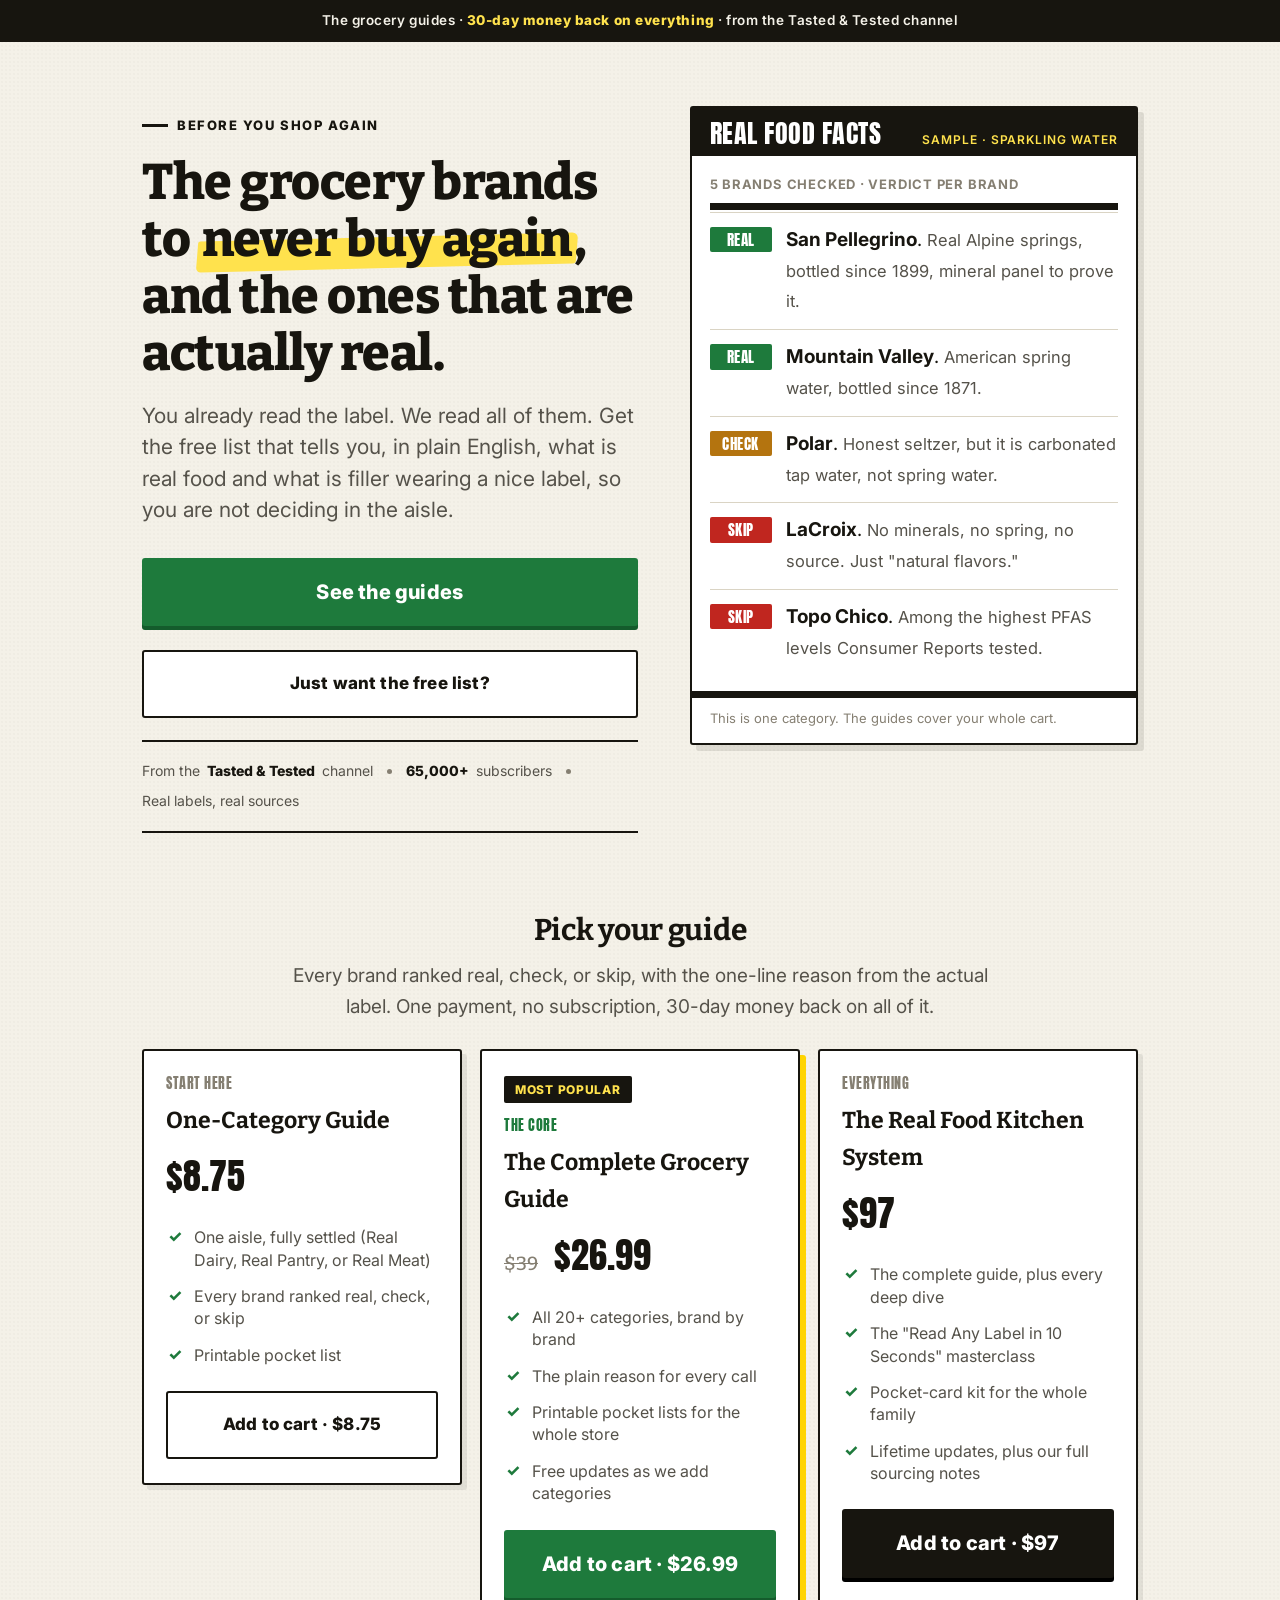
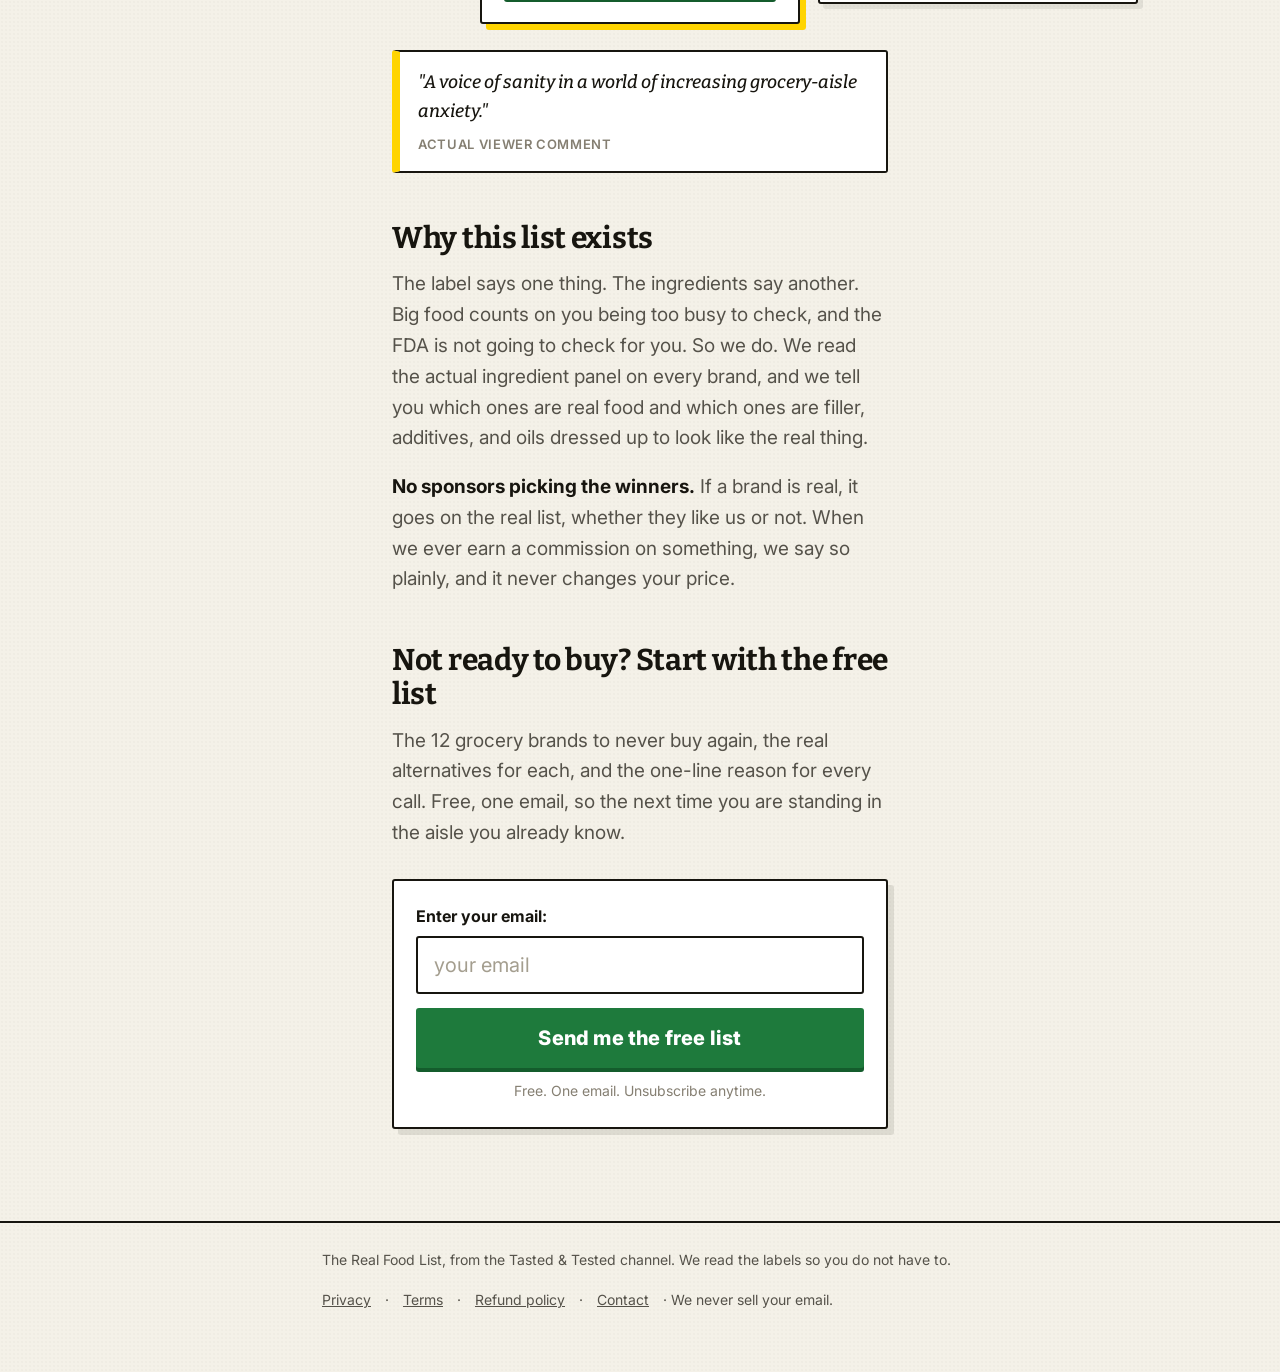
==== commit f63ed0f0: "remove dev notes" ====
--- a/checkout.html
+++ b/checkout.html
@@ -54,7 +54,6 @@
   </div>
 
   <div class="wrap narrow">
-    <p class="dev-flag">DEV NOTE: payment runs on live Stripe Payment Links. Set each link's after-payment redirect (Stripe dashboard) to success.html so buyers land back on delivery. Delivery + beehiiv add still manual until the API key exists.</p>
   </div>
 </main>
 
